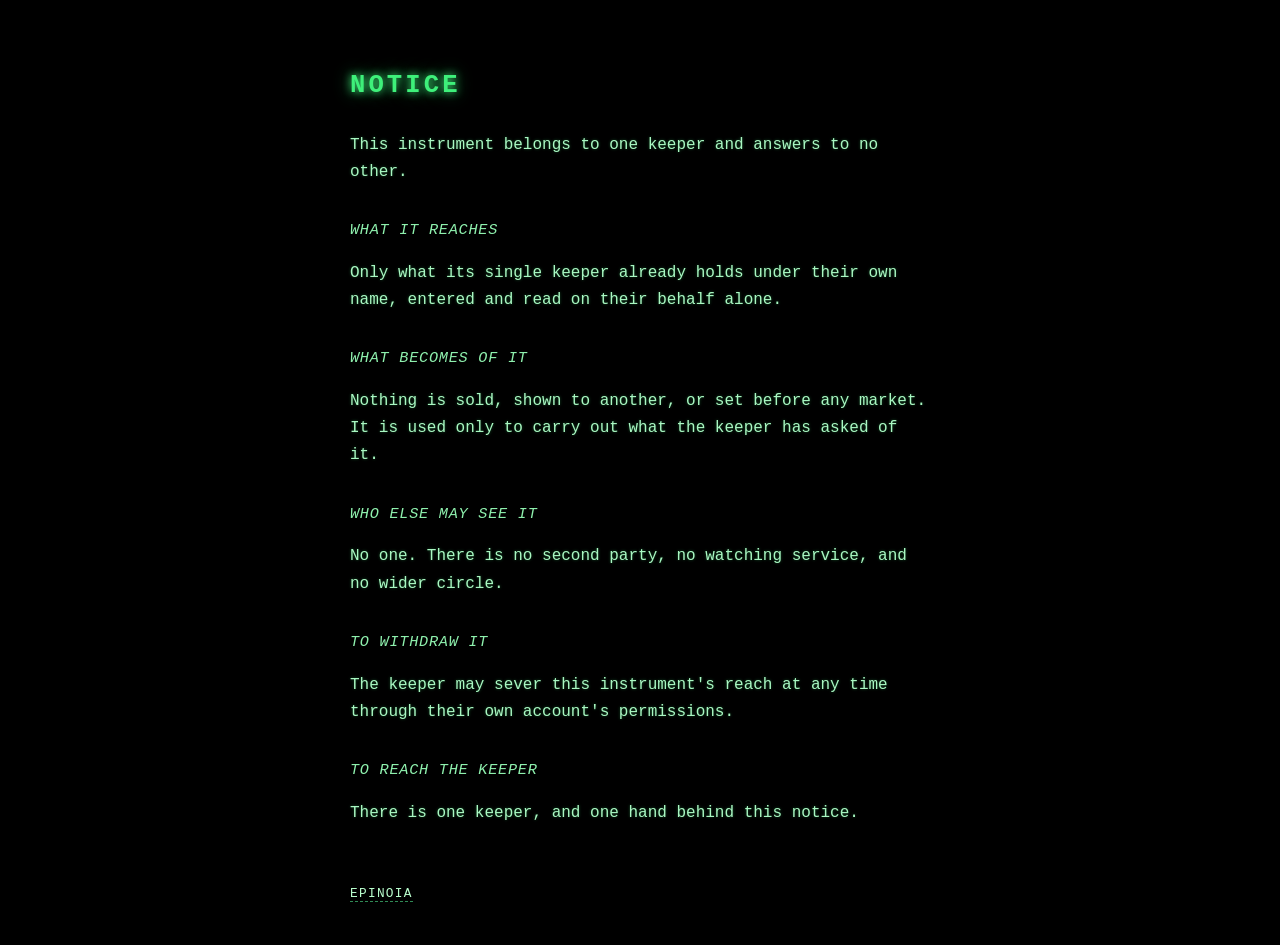
==== privacy.html @ 09cea98a "Soften the rain: blur + vignette, car-glass effect" ====
<!doctype html>
<html lang="en">
<head>
<meta charset="utf-8">
<meta name="viewport" content="width=device-width, initial-scale=1">
<title>Epinoia &ndash; Notice</title>
<style>
:root{color-scheme:dark}
*{box-sizing:border-box}
html,body{height:100%}
body{margin:0;background:#000;color:#3ef07a;font:16px/1.7 "Courier New",Consolas,monospace;overflow-x:hidden}
canvas#rain{position:fixed;inset:0;z-index:0;opacity:.4;filter:blur(2.5px) saturate(.9);transform:scale(1.02)}
.vignette{position:fixed;inset:0;z-index:0;pointer-events:none;background:radial-gradient(ellipse at center,rgba(0,0,0,0) 35%,rgba(0,0,0,.55) 78%,rgba(0,0,0,.85) 100%)}
main{position:relative;z-index:1;max-width:620px;margin:0 auto;padding:64px 20px 40px;min-height:100%}
h1{font-size:1.6rem;letter-spacing:.12em;text-transform:uppercase;margin:0 0 24px;text-shadow:0 0 8px #3ef07a,0 0 18px #1a7a3e}
h2{font-size:.95rem;font-style:italic;font-weight:normal;letter-spacing:.05em;color:#8ef0ad;margin-top:2rem;text-transform:uppercase}
p{color:#a9f7c2;text-shadow:0 0 3px rgba(62,240,122,.35)}
a{color:#baffce;text-decoration:none;border-bottom:1px dashed #2f8a55}
a:hover{color:#fff;border-bottom-color:#3ef07a}
footer{margin-top:56px;color:#2f8a55;font-size:.8rem;letter-spacing:.1em;text-transform:uppercase}
@media(prefers-reduced-motion:reduce){canvas#rain{display:none}}
</style>
</head>
<body>
<canvas id="rain" aria-hidden="true"></canvas>
<div class="vignette" aria-hidden="true"></div>
<main>
<h1>Notice</h1>
<p>This instrument belongs to one keeper and answers to no other.</p>

<h2>What it reaches</h2>
<p>Only what its single keeper already holds under their own name, entered and read on their behalf alone.</p>

<h2>What becomes of it</h2>
<p>Nothing is sold, shown to another, or set before any market. It is used only to carry out what the keeper has asked of it.</p>

<h2>Who else may see it</h2>
<p>No one. There is no second party, no watching service, and no wider circle.</p>

<h2>To withdraw it</h2>
<p>The keeper may sever this instrument's reach at any time through their own account's permissions.</p>

<h2>To reach the keeper</h2>
<p>There is one keeper, and one hand behind this notice.</p>

<footer><a href="index.html">Epinoia</a></footer>
</main>
<script>
(function(){
  try {
    var reduce = window.matchMedia && window.matchMedia("(prefers-reduced-motion: reduce)").matches;
    if (reduce) return;
    var canvas = document.getElementById("rain");
    var ctx = canvas.getContext("2d");
    var glyphs = "01ΑΒΓΔΕΖΗΘΙΚΛΜΝΞΟΠΡΣΤΥΦΧΨΩ";
    var fontSize = 16, columns, drops;
    function resize() {
      canvas.width = window.innerWidth;
      canvas.height = window.innerHeight;
      columns = Math.floor(canvas.width / fontSize);
      drops = new Array(columns).fill(0).map(function () { return Math.random() * -50; });
    }
    window.addEventListener("resize", resize);
    resize();
    function frame() {
      ctx.fillStyle = "rgba(0,0,0,0.06)";
      ctx.fillRect(0, 0, canvas.width, canvas.height);
      ctx.font = fontSize + "px monospace";
      for (var i = 0; i < columns; i++) {
        var char = glyphs[Math.floor(Math.random() * glyphs.length)];
        var y = drops[i] * fontSize;
        ctx.fillStyle = "rgba(62,240,122," + (0.3 + Math.random() * 0.5) + ")";
        ctx.fillText(char, i * fontSize, y);
        if (y > canvas.height && Math.random() > 0.975) drops[i] = 0;
        drops[i]++;
      }
      requestAnimationFrame(frame);
    }
    requestAnimationFrame(frame);
  } catch (e) { /* purely decorative: never block the page */ }
})();
</script>
</body>
</html>
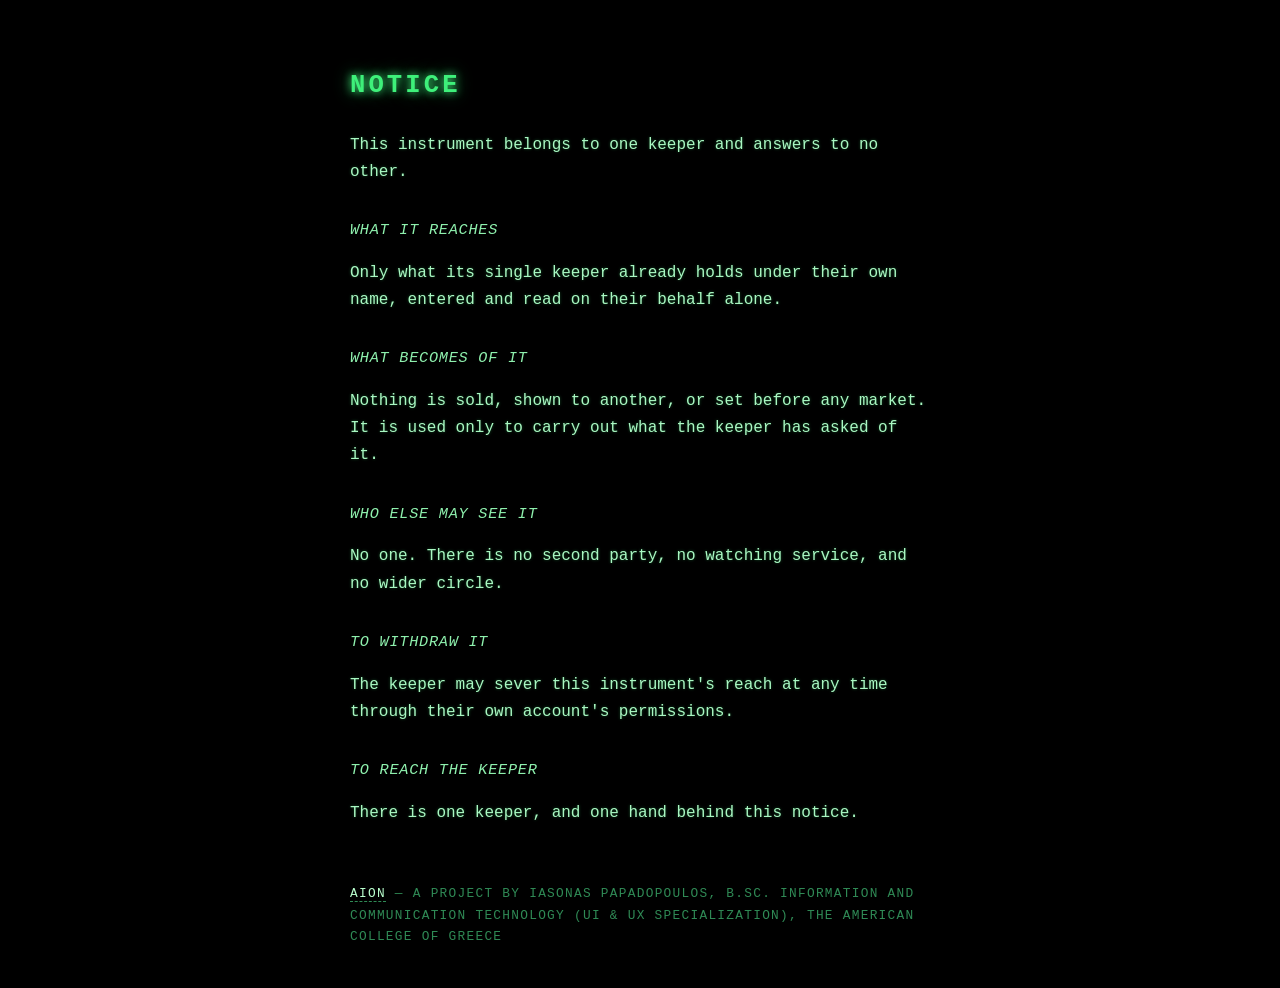
==== commit 851b2027: "Real name and credit: Aion, Iasonas Papadopoulos, ICT/UI-UX, ACG" ====
--- a/privacy.html
+++ b/privacy.html
@@ -3,7 +3,7 @@
 <head>
 <meta charset="utf-8">
 <meta name="viewport" content="width=device-width, initial-scale=1">
-<title>Epinoia &ndash; Notice</title>
+<title>Aion &ndash; Notice</title>
 <style>
 :root{color-scheme:dark}
 *{box-sizing:border-box}
@@ -43,7 +43,7 @@
 <h2>To reach the keeper</h2>
 <p>There is one keeper, and one hand behind this notice.</p>
 
-<footer><a href="index.html">Epinoia</a></footer>
+<footer><a href="index.html">Aion</a> &mdash; a project by Iasonas Papadopoulos, B.Sc. Information and Communication Technology (UI &amp; UX specialization), The American College of Greece</footer>
 </main>
 <script>
 (function(){
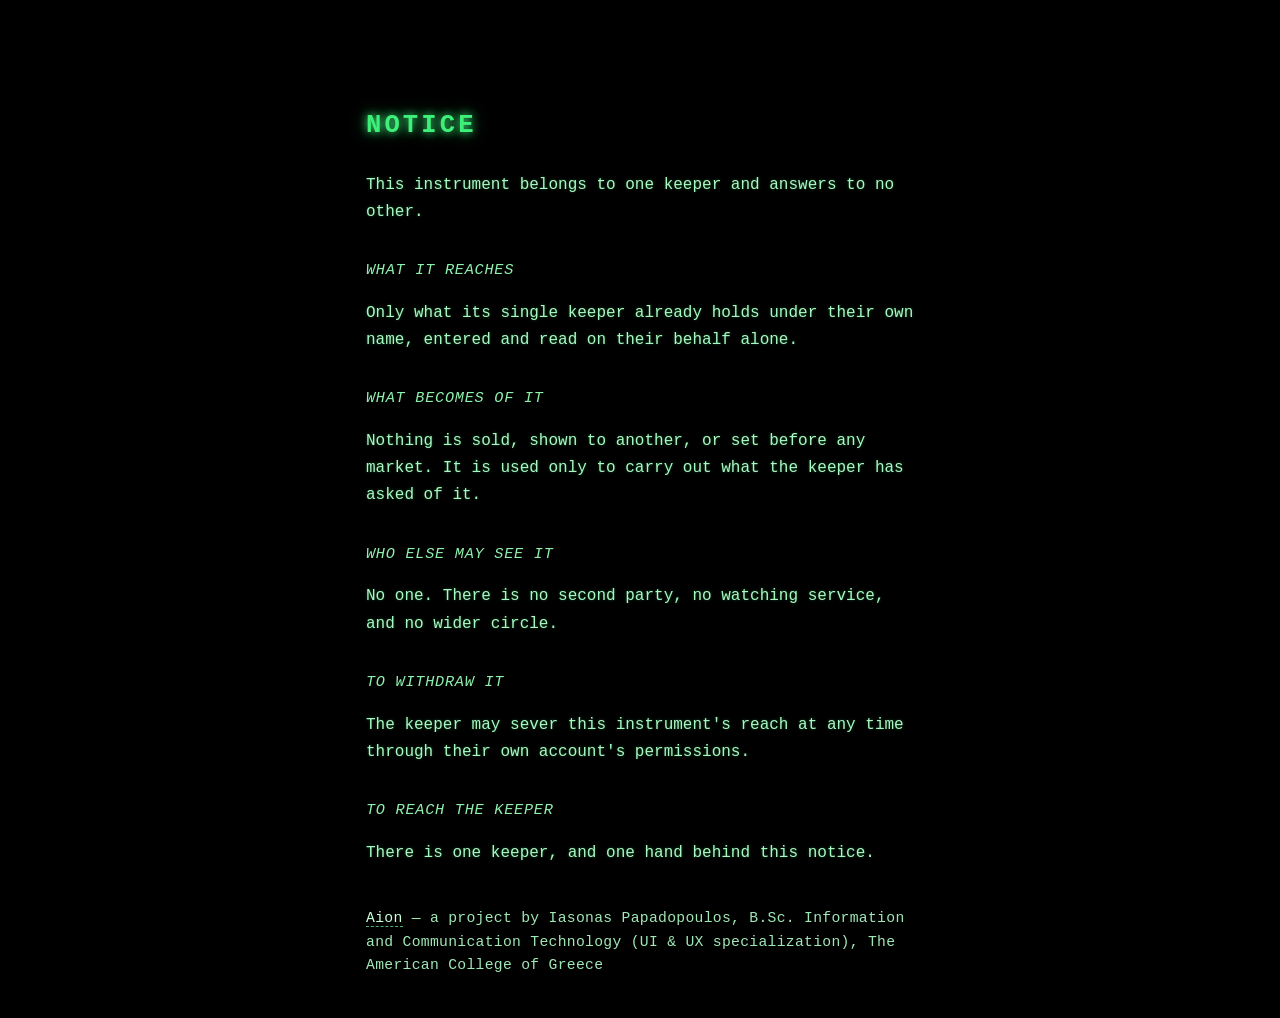
==== commit 5bc2f05c: "Blur only behind the text panel; fix unreadable signature line" ====
--- a/privacy.html
+++ b/privacy.html
@@ -9,21 +9,20 @@
 *{box-sizing:border-box}
 html,body{height:100%}
 body{margin:0;background:#000;color:#3ef07a;font:16px/1.7 "Courier New",Consolas,monospace;overflow-x:hidden}
-canvas#rain{position:fixed;inset:0;z-index:0;opacity:.4;filter:blur(2.5px) saturate(.9);transform:scale(1.02)}
-.vignette{position:fixed;inset:0;z-index:0;pointer-events:none;background:radial-gradient(ellipse at center,rgba(0,0,0,0) 35%,rgba(0,0,0,.55) 78%,rgba(0,0,0,.85) 100%)}
-main{position:relative;z-index:1;max-width:620px;margin:0 auto;padding:64px 20px 40px;min-height:100%}
+canvas#rain{position:fixed;inset:0;z-index:0;opacity:.55}
+main{position:relative;z-index:1;max-width:620px;margin:0 auto;padding:40px 36px;min-height:calc(100% - 128px);top:64px;background:rgba(0,0,0,.42);backdrop-filter:blur(7px);-webkit-backdrop-filter:blur(7px)}
 h1{font-size:1.6rem;letter-spacing:.12em;text-transform:uppercase;margin:0 0 24px;text-shadow:0 0 8px #3ef07a,0 0 18px #1a7a3e}
 h2{font-size:.95rem;font-style:italic;font-weight:normal;letter-spacing:.05em;color:#8ef0ad;margin-top:2rem;text-transform:uppercase}
 p{color:#a9f7c2;text-shadow:0 0 3px rgba(62,240,122,.35)}
 a{color:#baffce;text-decoration:none;border-bottom:1px dashed #2f8a55}
 a:hover{color:#fff;border-bottom-color:#3ef07a}
-footer{margin-top:56px;color:#2f8a55;font-size:.8rem;letter-spacing:.1em;text-transform:uppercase}
+footer{margin-top:40px;color:#9fe8b6;font-size:.92rem;line-height:1.6;letter-spacing:.02em}
+footer a{color:#c9ffda;border-bottom-color:#4fae74}
 @media(prefers-reduced-motion:reduce){canvas#rain{display:none}}
 </style>
 </head>
 <body>
 <canvas id="rain" aria-hidden="true"></canvas>
-<div class="vignette" aria-hidden="true"></div>
 <main>
 <h1>Notice</h1>
 <p>This instrument belongs to one keeper and answers to no other.</p>
@@ -62,19 +61,22 @@
     }
     window.addEventListener("resize", resize);
     resize();
-    function frame() {
-      ctx.fillStyle = "rgba(0,0,0,0.06)";
+    var lastDraw = 0, FRAME_INTERVAL = 90; // ms between updates: a slow, ambient drift, not a busy scroll
+    function frame(now) {
+      requestAnimationFrame(frame);
+      if (now - lastDraw < FRAME_INTERVAL) return;
+      lastDraw = now;
+      ctx.fillStyle = "rgba(0,0,0,0.10)";
       ctx.fillRect(0, 0, canvas.width, canvas.height);
       ctx.font = fontSize + "px monospace";
       for (var i = 0; i < columns; i++) {
         var char = glyphs[Math.floor(Math.random() * glyphs.length)];
         var y = drops[i] * fontSize;
-        ctx.fillStyle = "rgba(62,240,122," + (0.3 + Math.random() * 0.5) + ")";
+        ctx.fillStyle = "rgba(62,240,122," + (0.18 + Math.random() * 0.3) + ")";
         ctx.fillText(char, i * fontSize, y);
         if (y > canvas.height && Math.random() > 0.975) drops[i] = 0;
-        drops[i]++;
+        drops[i] += 0.6;
       }
-      requestAnimationFrame(frame);
     }
     requestAnimationFrame(frame);
   } catch (e) { /* purely decorative: never block the page */ }
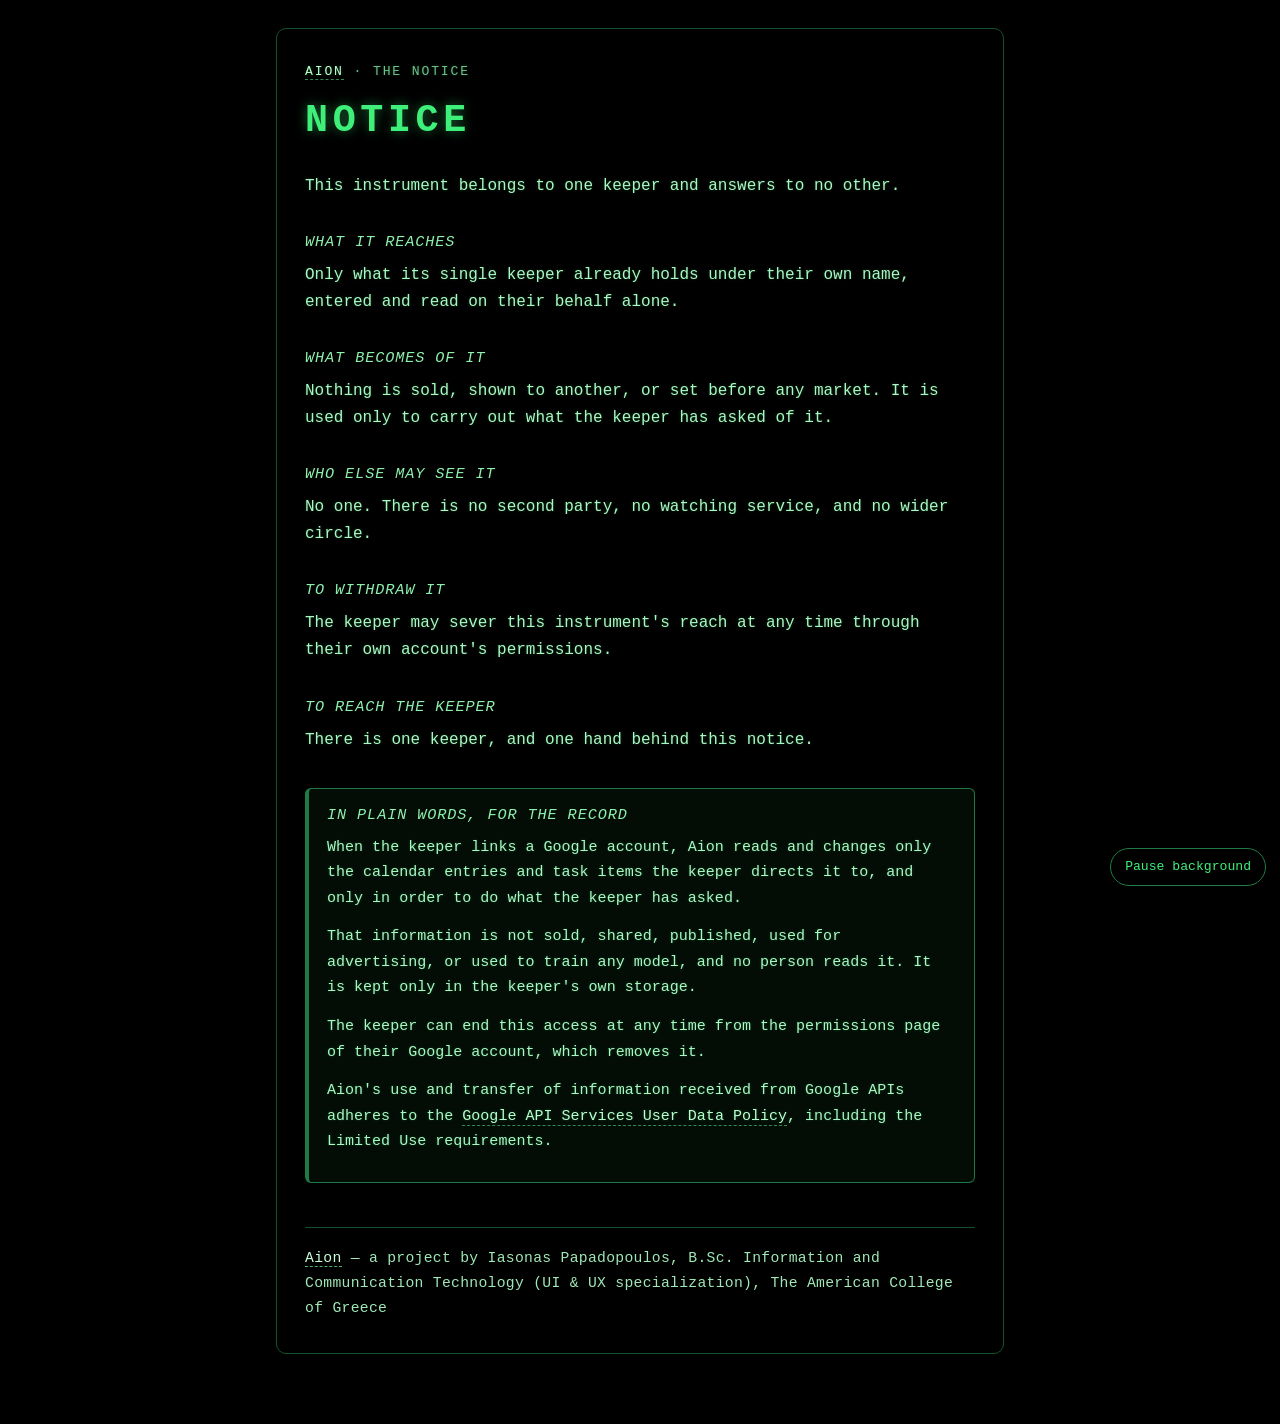
==== commit dbf8eef7: "Cinematic rewrite: the five aeons, ascents, the second voice; plain Google data notice; calmer rain " ====
--- a/privacy.html
+++ b/privacy.html
@@ -2,28 +2,42 @@
 <html lang="en">
 <head>
 <meta charset="utf-8">
-<meta name="viewport" content="width=device-width, initial-scale=1">
+<meta name="viewport" content="width=device-width, initial-scale=1, viewport-fit=cover">
 <title>Aion &ndash; Notice</title>
+<meta name="description" content="The notice concerning what Aion touches, and what becomes of it.">
 <style>
-:root{color-scheme:dark}
+:root{color-scheme:dark;--bg:#000;--g:#3ef07a;--g2:#a9f7c2;--g3:#7fd9a0;--dim:#6fbf8a;--line:#14502a;--line2:#1f7a45;--foot:#9fe8b6;--radius:6px}
 *{box-sizing:border-box}
-html,body{height:100%}
-body{margin:0;background:#000;color:#3ef07a;font:16px/1.7 "Courier New",Consolas,monospace;overflow-x:hidden}
-canvas#rain{position:fixed;inset:0;z-index:0;opacity:.55}
-main{position:relative;z-index:1;max-width:620px;margin:0 auto;padding:40px 36px;min-height:calc(100% - 128px);top:64px;background:rgba(0,0,0,.42);backdrop-filter:blur(7px);-webkit-backdrop-filter:blur(7px)}
-h1{font-size:1.6rem;letter-spacing:.12em;text-transform:uppercase;margin:0 0 24px;text-shadow:0 0 8px #3ef07a,0 0 18px #1a7a3e}
-h2{font-size:.95rem;font-style:italic;font-weight:normal;letter-spacing:.05em;color:#8ef0ad;margin-top:2rem;text-transform:uppercase}
-p{color:#a9f7c2;text-shadow:0 0 3px rgba(62,240,122,.35)}
+html{scroll-behavior:smooth;background:var(--bg)}
+body{margin:0;background:var(--bg);color:var(--g2);font:16px/1.7 "Courier New",Consolas,monospace;-webkit-font-smoothing:antialiased;overflow-x:hidden}
+canvas#rain{position:fixed;inset:0;width:100%;height:100%;z-index:0;opacity:.52;pointer-events:none}
+.shell{position:relative;z-index:1;max-width:760px;margin:0 auto;padding:28px 16px 70px}
+.panel{background:rgba(0,0,0,.42);backdrop-filter:blur(7px);-webkit-backdrop-filter:blur(7px);border:1px solid var(--line);border-radius:10px;padding:32px 28px}
+h1,h2{color:var(--g);text-shadow:0 0 12px rgba(62,240,122,.45);margin:0;text-wrap:balance;font-weight:700}
+h1{font-size:clamp(1.7rem,5vw,2.4rem);letter-spacing:.12em;text-transform:uppercase;margin:6px 0 18px}
+h2{font-size:.95rem;font-weight:400;font-style:italic;letter-spacing:.06em;color:#8ef0ad;margin:30px 0 6px;text-transform:uppercase;text-shadow:none}
+p{max-width:68ch;margin:0 0 13px;text-shadow:0 0 3px rgba(62,240,122,.25)}
+.kicker{color:var(--dim);font-size:.82rem;letter-spacing:.14em;margin:0;text-transform:uppercase}
+.plain{border:1px solid var(--line2);border-left-width:4px;border-radius:var(--radius);padding:14px 18px;background:rgba(62,240,122,.05);margin-top:34px;max-width:70ch}
+.plain h2{margin-top:0}
+.plain p{font-size:.94rem}
 a{color:#baffce;text-decoration:none;border-bottom:1px dashed #2f8a55}
-a:hover{color:#fff;border-bottom-color:#3ef07a}
-footer{margin-top:40px;color:#9fe8b6;font-size:.92rem;line-height:1.6;letter-spacing:.02em}
+a:hover{color:#fff;border-bottom-color:var(--g)}
+footer{margin-top:44px;padding-top:18px;border-top:1px solid var(--line);color:var(--foot);font-size:.92rem;line-height:1.7;max-width:80ch;letter-spacing:.02em}
 footer a{color:#c9ffda;border-bottom-color:#4fae74}
-@media(prefers-reduced-motion:reduce){canvas#rain{display:none}}
+#rainToggle{position:fixed;right:max(14px,env(safe-area-inset-right,0px));bottom:calc(14px + env(safe-area-inset-bottom,0px));z-index:5;font:inherit;font-size:.82rem;color:var(--g);background:rgba(0,0,0,.72);border:1px solid var(--line2);border-radius:20px;padding:7px 14px;cursor:pointer;backdrop-filter:blur(6px);-webkit-backdrop-filter:blur(6px);min-height:36px}
+#rainToggle:hover{background:var(--g);color:#000}
+#rainToggle:focus-visible{outline:2px solid var(--g);outline-offset:2px}
+@media(max-width:700px){.panel{padding:22px 14px}}
+@media(prefers-reduced-motion:reduce){canvas#rain{display:none}html{scroll-behavior:auto}}
 </style>
 </head>
 <body>
 <canvas id="rain" aria-hidden="true"></canvas>
-<main>
+<button type="button" id="rainToggle" aria-pressed="false">Pause background</button>
+
+<div class="shell"><div class="panel">
+<p class="kicker"><a href="index.html">Aion</a> &middot; the notice</p>
 <h1>Notice</h1>
 <p>This instrument belongs to one keeper and answers to no other.</p>
 
@@ -42,44 +56,53 @@
 <h2>To reach the keeper</h2>
 <p>There is one keeper, and one hand behind this notice.</p>
 
+<div class="plain">
+<h2>In plain words, for the record</h2>
+<p>When the keeper links a Google account, Aion reads and changes only the calendar entries and task items the keeper directs it to, and only in order to do what the keeper has asked.</p>
+<p>That information is not sold, shared, published, used for advertising, or used to train any model, and no person reads it. It is kept only in the keeper's own storage.</p>
+<p>The keeper can end this access at any time from the permissions page of their Google account, which removes it.</p>
+<p>Aion's use and transfer of information received from Google APIs adheres to the <a href="https://developers.google.com/terms/api-services-user-data-policy">Google API Services User Data Policy</a>, including the Limited Use requirements.</p>
+</div>
+
 <footer><a href="index.html">Aion</a> &mdash; a project by Iasonas Papadopoulos, B.Sc. Information and Communication Technology (UI &amp; UX specialization), The American College of Greece</footer>
-</main>
+</div></div>
+
 <script>
 (function(){
-  try {
-    var reduce = window.matchMedia && window.matchMedia("(prefers-reduced-motion: reduce)").matches;
-    if (reduce) return;
-    var canvas = document.getElementById("rain");
-    var ctx = canvas.getContext("2d");
-    var glyphs = "01ΑΒΓΔΕΖΗΘΙΚΛΜΝΞΟΠΡΣΤΥΦΧΨΩ";
-    var fontSize = 16, columns, drops;
-    function resize() {
-      canvas.width = window.innerWidth;
-      canvas.height = window.innerHeight;
-      columns = Math.floor(canvas.width / fontSize);
-      drops = new Array(columns).fill(0).map(function () { return Math.random() * -50; });
+  try{
+    var c=document.getElementById('rain'),btn=document.getElementById('rainToggle');
+    if(!c||(window.matchMedia&&window.matchMedia('(prefers-reduced-motion: reduce)').matches)){if(btn){btn.hidden=true;}return;}
+    var paused=false;
+    try{paused=localStorage.getItem('aionRainPaused')==='1';}catch(e){}
+    var x=c.getContext('2d'),glyphs='01ΑΒΓΔΕΖΗΘΙΚΛΜΝΞΟΠΡΣΤΥΦΧΨΩ',size=16,cols=0,drops=[],last=0;
+    var DENSITY=0.16;
+    var MAX_REST=170;
+    function rest(){return -Math.random()*MAX_REST;}
+    function fit(){c.width=window.innerWidth;c.height=window.innerHeight;cols=Math.ceil(c.width/size);drops=[];
+      for(var i=0;i<cols;i++){drops.push(Math.random()<DENSITY?Math.random()*c.height/size:rest());}}
+    window.addEventListener('resize',fit);fit();
+    function draw(t){
+      if(t-last>=90){
+        last=t;x.fillStyle='rgba(0,0,0,0.12)';x.fillRect(0,0,c.width,c.height);
+        x.fillStyle='#3ef07a';x.font=size+'px "Courier New",monospace';
+        for(var i=0;i<cols;i++){
+          if(drops[i]>=0){x.fillText(glyphs.charAt(Math.floor(Math.random()*glyphs.length)),i*size,drops[i]*size);}
+          drops[i]+=0.6;
+          if(drops[i]*size>c.height&&Math.random()>0.975){drops[i]=rest();}
+        }
+      }
+      if(!paused){requestAnimationFrame(draw);}
     }
-    window.addEventListener("resize", resize);
-    resize();
-    var lastDraw = 0, FRAME_INTERVAL = 90; // ms between updates: a slow, ambient drift, not a busy scroll
-    function frame(now) {
-      requestAnimationFrame(frame);
-      if (now - lastDraw < FRAME_INTERVAL) return;
-      lastDraw = now;
-      ctx.fillStyle = "rgba(0,0,0,0.10)";
-      ctx.fillRect(0, 0, canvas.width, canvas.height);
-      ctx.font = fontSize + "px monospace";
-      for (var i = 0; i < columns; i++) {
-        var char = glyphs[Math.floor(Math.random() * glyphs.length)];
-        var y = drops[i] * fontSize;
-        ctx.fillStyle = "rgba(62,240,122," + (0.18 + Math.random() * 0.3) + ")";
-        ctx.fillText(char, i * fontSize, y);
-        if (y > canvas.height && Math.random() > 0.975) drops[i] = 0;
-        drops[i] += 0.6;
-      }
-    }
-    requestAnimationFrame(frame);
-  } catch (e) { /* purely decorative: never block the page */ }
+    function sync(){btn.textContent=paused?'Resume background':'Pause background';btn.setAttribute('aria-pressed',paused?'true':'false');}
+    btn.addEventListener('click',function(){
+      paused=!paused;
+      try{localStorage.setItem('aionRainPaused',paused?'1':'0');}catch(e){}
+      sync();
+      if(!paused){last=0;requestAnimationFrame(draw);}
+    });
+    sync();
+    requestAnimationFrame(draw);
+  }catch(e){ /* purely decorative: never block the page */ }
 })();
 </script>
 </body>
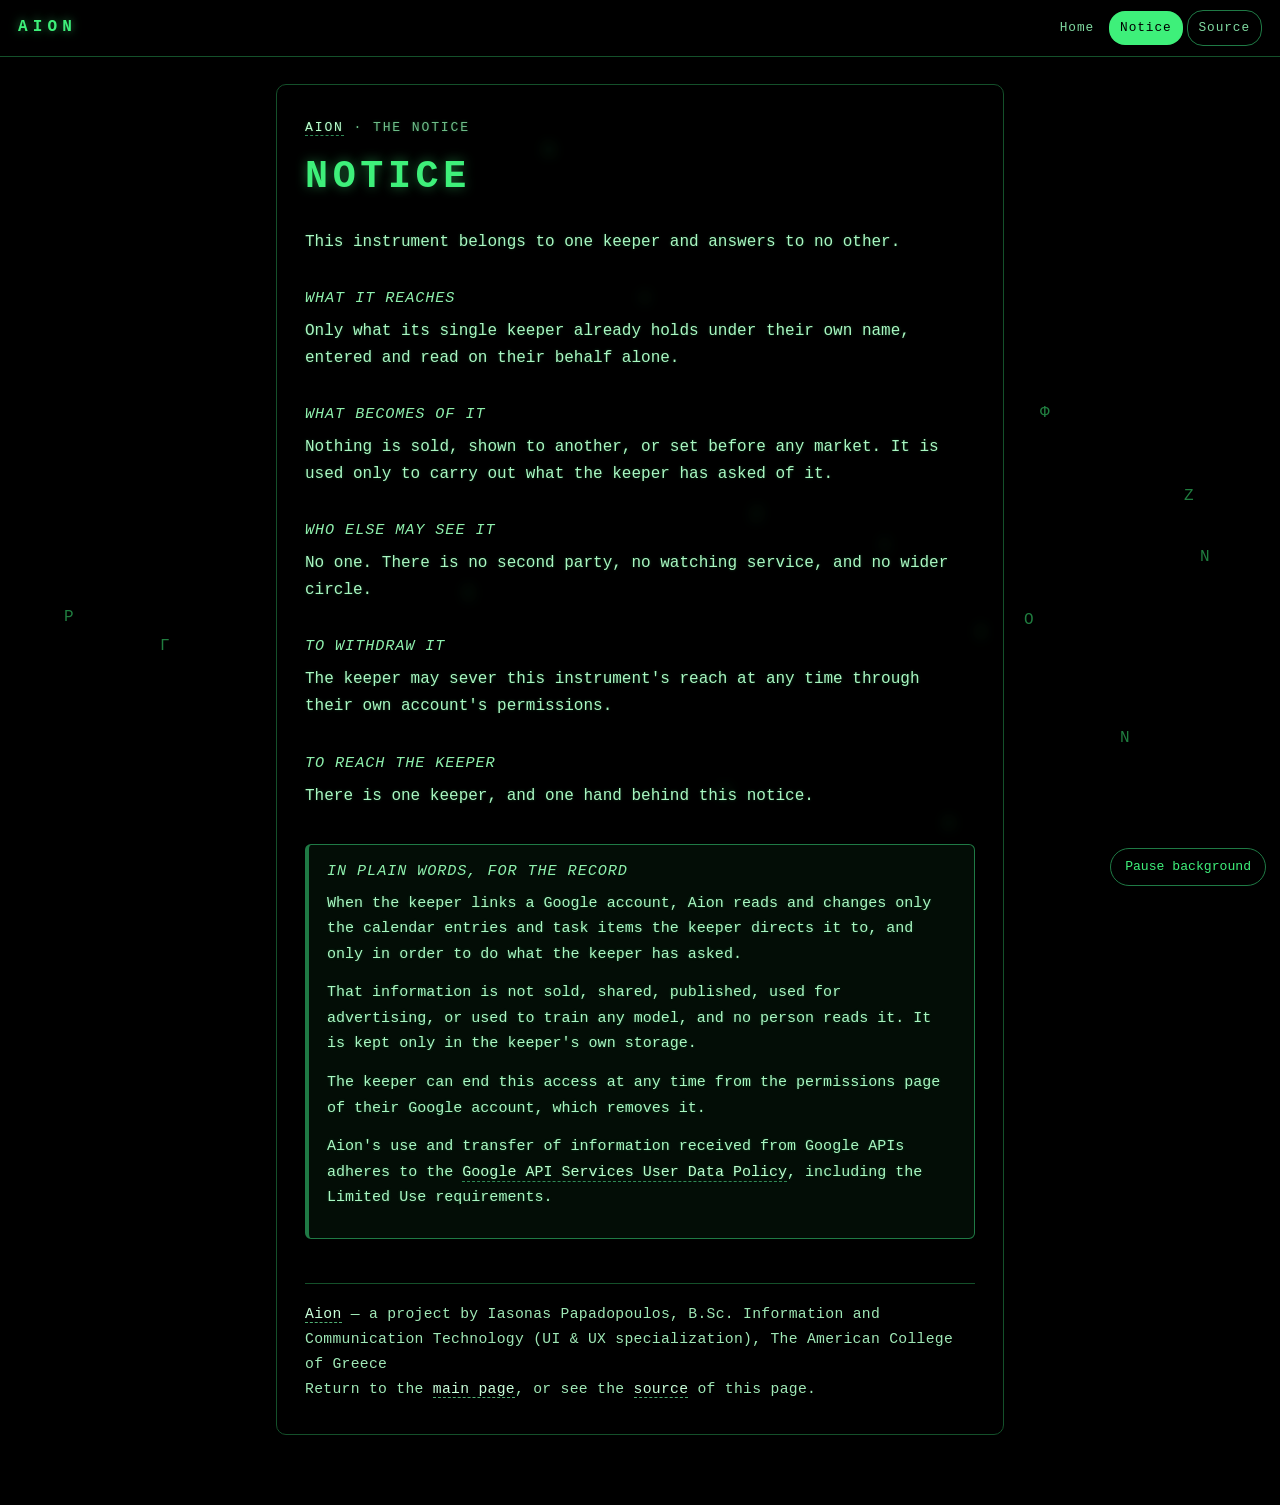
==== commit fbf8928a: "Add the Source link beside the Notice (bar, hero, footer); the notice page gets the same bar with a " ====
--- a/privacy.html
+++ b/privacy.html
@@ -11,7 +11,15 @@
 html{scroll-behavior:smooth;background:var(--bg)}
 body{margin:0;background:var(--bg);color:var(--g2);font:16px/1.7 "Courier New",Consolas,monospace;-webkit-font-smoothing:antialiased;overflow-x:hidden}
 canvas#rain{position:fixed;inset:0;width:100%;height:100%;z-index:0;opacity:.52;pointer-events:none}
-.shell{position:relative;z-index:1;max-width:760px;margin:0 auto;padding:28px 16px 70px}
+.bar{position:fixed;top:0;left:0;right:0;z-index:6;display:flex;align-items:center;justify-content:space-between;gap:12px;padding:10px max(18px,env(safe-area-inset-right,0px)) 10px max(18px,env(safe-area-inset-left,0px));padding-top:calc(10px + env(safe-area-inset-top,0px));background:rgba(0,0,0,.82);backdrop-filter:blur(8px);-webkit-backdrop-filter:blur(8px);border-bottom:1px solid var(--line)}
+.mark{color:var(--g);font-weight:700;letter-spacing:.32em;text-decoration:none;border:0;text-shadow:0 0 10px rgba(62,240,122,.55)}
+.mark:hover{color:#baffce}
+.links{display:flex;align-items:center;gap:2px 4px}
+.links a{color:var(--g3);border:0;text-decoration:none;font-size:.8rem;letter-spacing:.07em;padding:6px 11px;border-radius:16px;white-space:nowrap}
+.links a:hover,.links a:focus-visible{color:#000;background:var(--g);outline:none}
+.links a.on{color:#000;background:var(--g)}
+.links a.notice{border:1px solid var(--line2)}
+.shell{position:relative;z-index:1;max-width:760px;margin:0 auto;padding:84px 16px 70px}
 .panel{background:rgba(0,0,0,.42);backdrop-filter:blur(7px);-webkit-backdrop-filter:blur(7px);border:1px solid var(--line);border-radius:10px;padding:32px 28px}
 h1,h2{color:var(--g);text-shadow:0 0 12px rgba(62,240,122,.45);margin:0;text-wrap:balance;font-weight:700}
 h1{font-size:clamp(1.7rem,5vw,2.4rem);letter-spacing:.12em;text-transform:uppercase;margin:6px 0 18px}
@@ -35,6 +43,11 @@
 <body>
 <canvas id="rain" aria-hidden="true"></canvas>
 <button type="button" id="rainToggle" aria-pressed="false">Pause background</button>
+
+<header class="bar">
+<a class="mark" href="index.html" aria-label="Aion, back to the main page">AION</a>
+<nav class="links" aria-label="Pages"><a href="index.html">Home</a><a class="on" href="privacy.html" aria-current="page">Notice</a><a class="notice" href="https://github.com/RoboticSuit/aion-pages" target="_blank" rel="noopener">Source</a></nav>
+</header>
 
 <div class="shell"><div class="panel">
 <p class="kicker"><a href="index.html">Aion</a> &middot; the notice</p>
@@ -64,7 +77,7 @@
 <p>Aion's use and transfer of information received from Google APIs adheres to the <a href="https://developers.google.com/terms/api-services-user-data-policy">Google API Services User Data Policy</a>, including the Limited Use requirements.</p>
 </div>
 
-<footer><a href="index.html">Aion</a> &mdash; a project by Iasonas Papadopoulos, B.Sc. Information and Communication Technology (UI &amp; UX specialization), The American College of Greece</footer>
+<footer><a href="index.html">Aion</a> &mdash; a project by Iasonas Papadopoulos, B.Sc. Information and Communication Technology (UI &amp; UX specialization), The American College of Greece<br>Return to the <a href="index.html">main page</a>, or see the <a href="https://github.com/RoboticSuit/aion-pages" target="_blank" rel="noopener">source</a> of this page.</footer>
 </div></div>
 
 <script>
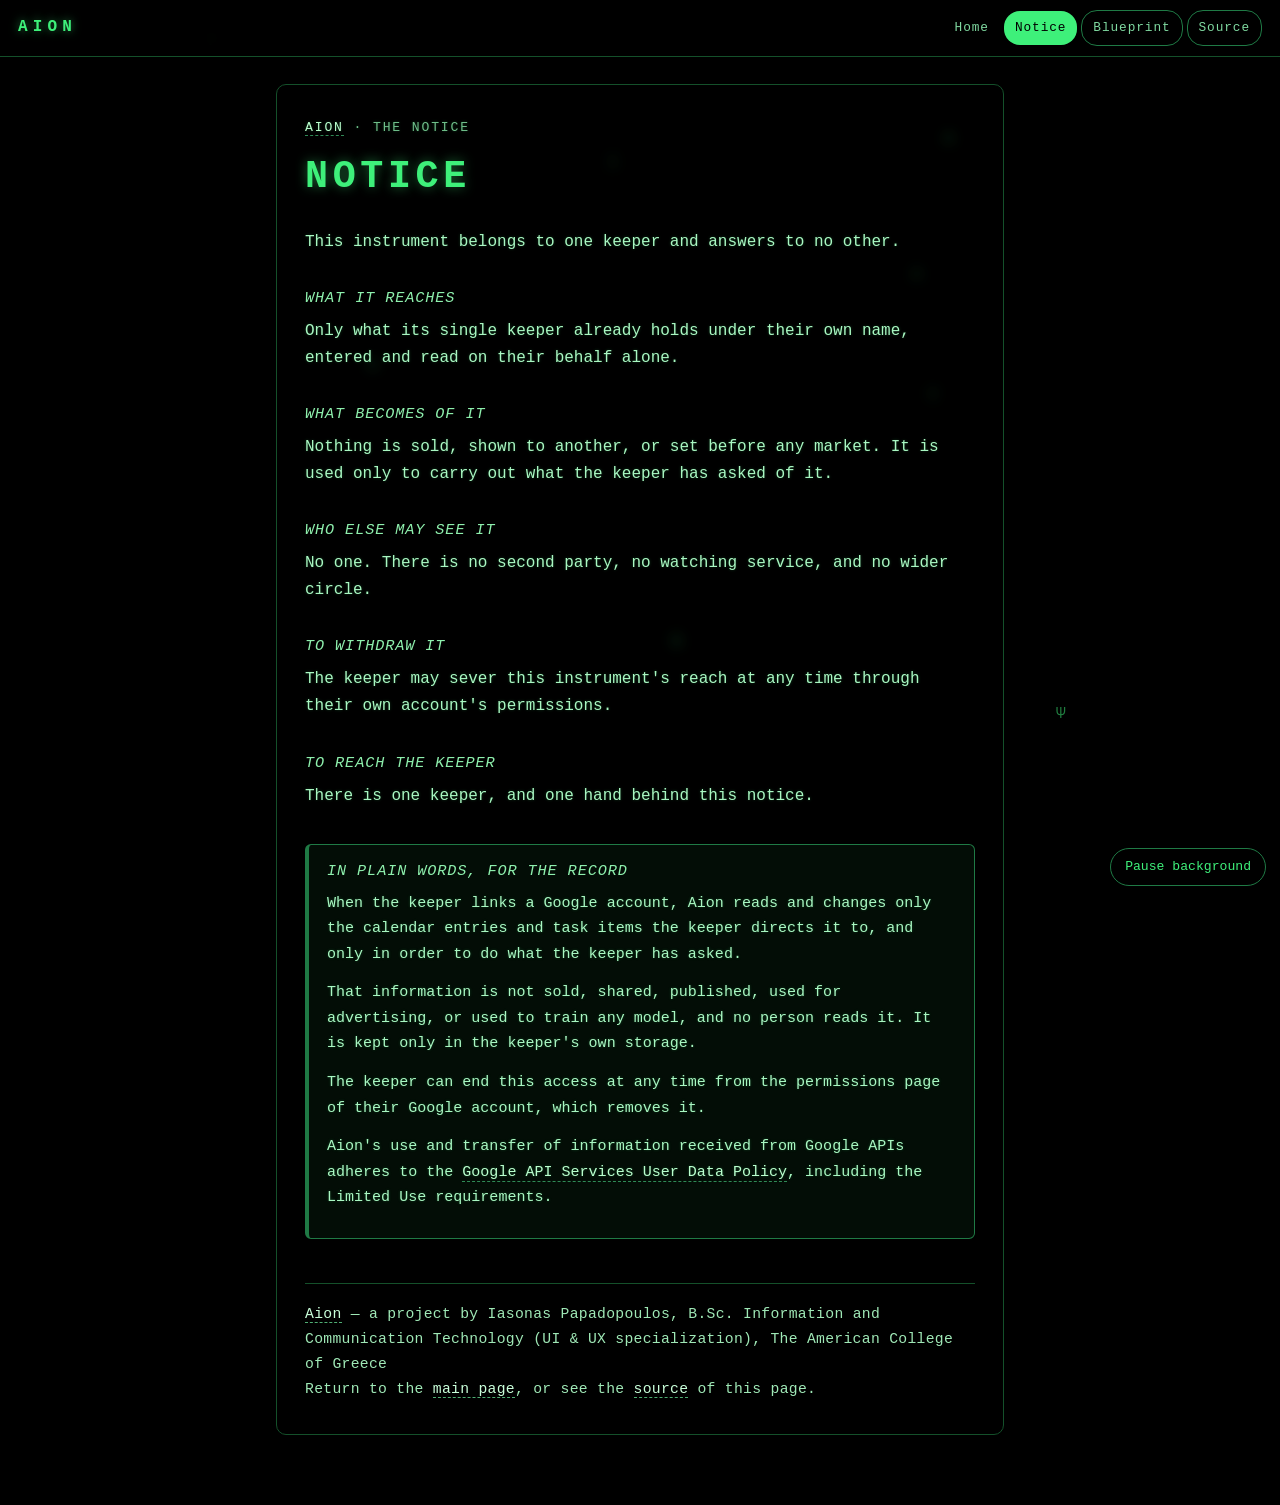
==== commit 9c8b1aa0: "Add the Blueprint pill (navbar on both pages, and beside the notice in the hero); the Source link st" ====
--- a/privacy.html
+++ b/privacy.html
@@ -19,6 +19,7 @@
 .links a:hover,.links a:focus-visible{color:#000;background:var(--g);outline:none}
 .links a.on{color:#000;background:var(--g)}
 .links a.notice{border:1px solid var(--line2)}
+@media(max-width:560px){.bar{flex-wrap:wrap;row-gap:6px}.links{flex-wrap:wrap;justify-content:flex-end}.links a{padding:5px 9px;font-size:.76rem}}
 .shell{position:relative;z-index:1;max-width:760px;margin:0 auto;padding:84px 16px 70px}
 .panel{background:rgba(0,0,0,.42);backdrop-filter:blur(7px);-webkit-backdrop-filter:blur(7px);border:1px solid var(--line);border-radius:10px;padding:32px 28px}
 h1,h2{color:var(--g);text-shadow:0 0 12px rgba(62,240,122,.45);margin:0;text-wrap:balance;font-weight:700}
@@ -46,7 +47,7 @@
 
 <header class="bar">
 <a class="mark" href="index.html" aria-label="Aion, back to the main page">AION</a>
-<nav class="links" aria-label="Pages"><a href="index.html">Home</a><a class="on" href="privacy.html" aria-current="page">Notice</a><a class="notice" href="https://github.com/RoboticSuit/aion-pages" target="_blank" rel="noopener">Source</a></nav>
+<nav class="links" aria-label="Pages"><a href="index.html">Home</a><a class="on" href="privacy.html" aria-current="page">Notice</a><a class="notice" href="https://claude.ai/artifact/Gd3mgSN6LW74qZrNBLMmDJ" target="_blank" rel="noopener">Blueprint</a><a class="notice" href="https://github.com/RoboticSuit/aion-pages" target="_blank" rel="noopener">Source</a></nav>
 </header>
 
 <div class="shell"><div class="panel">
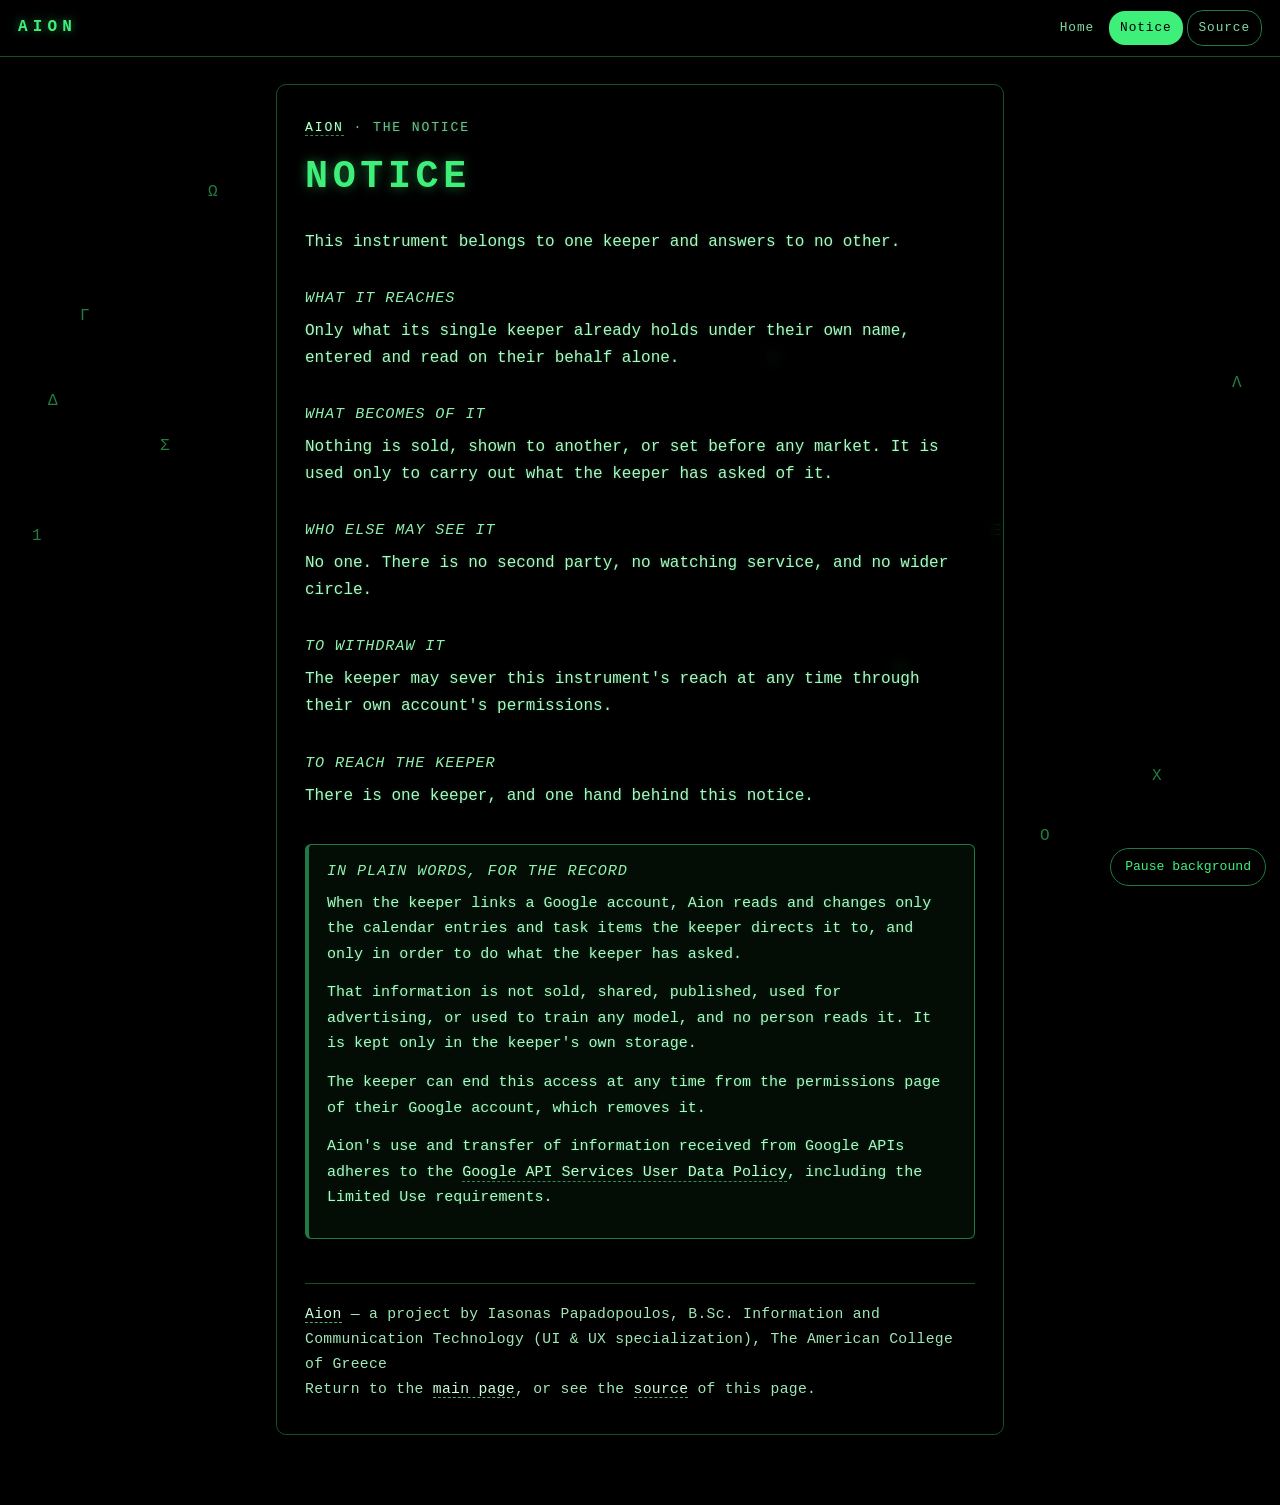
==== commit 7b158e7b: "Remove the links from the site to the artifact; the artifact keeps its links back to the site Co-Aut" ====
--- a/privacy.html
+++ b/privacy.html
@@ -47,7 +47,7 @@
 
 <header class="bar">
 <a class="mark" href="index.html" aria-label="Aion, back to the main page">AION</a>
-<nav class="links" aria-label="Pages"><a href="index.html">Home</a><a class="on" href="privacy.html" aria-current="page">Notice</a><a class="notice" href="https://claude.ai/artifact/Gd3mgSN6LW74qZrNBLMmDJ" target="_blank" rel="noopener">Blueprint</a><a class="notice" href="https://github.com/RoboticSuit/aion-pages" target="_blank" rel="noopener">Source</a></nav>
+<nav class="links" aria-label="Pages"><a href="index.html">Home</a><a class="on" href="privacy.html" aria-current="page">Notice</a><a class="notice" href="https://github.com/RoboticSuit/aion-pages" target="_blank" rel="noopener">Source</a></nav>
 </header>
 
 <div class="shell"><div class="panel">
